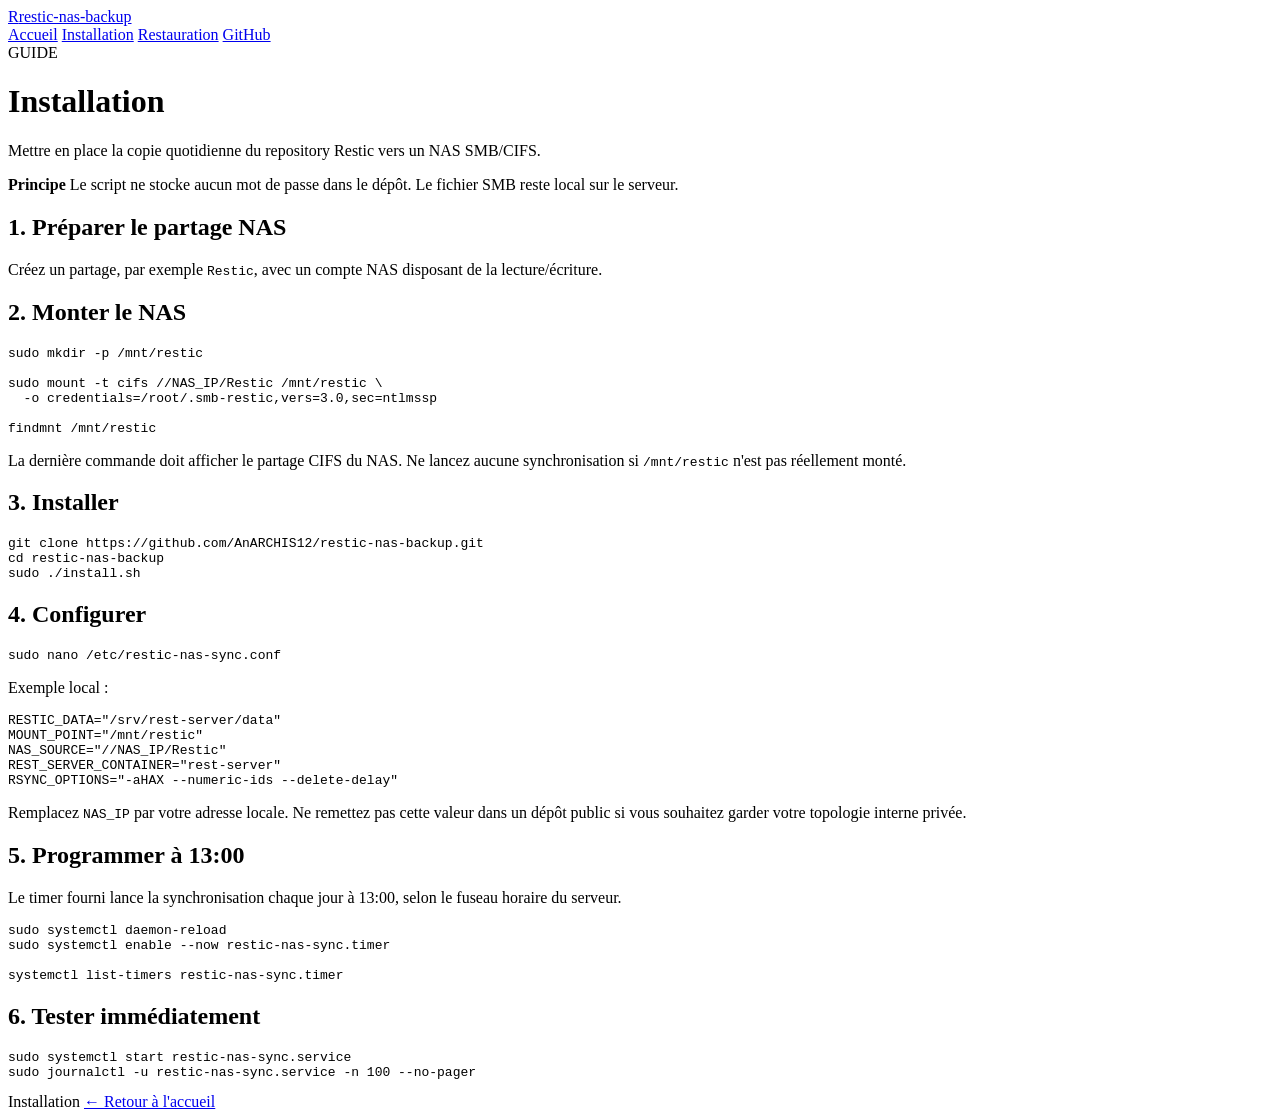
==== docs/installation.html @ 86774a37 "Add installation guide page" ====
<!doctype html>
<html lang="fr">
<head>
  <meta charset="utf-8">
  <meta name="viewport" content="width=device-width,initial-scale=1">
  <meta name="description" content="Installation de restic-nas-backup.">
  <title>Installation — restic-nas-backup</title>
  <link rel="stylesheet" href="./style.css">
  <script defer src="./app.js"></script>
</head>
<body>
  <header class="topbar">
    <a class="brand" href="./index.html"><span class="brand-mark">R</span><span>restic-nas-backup</span></a>
    <nav>
      <a href="./index.html">Accueil</a>
      <a class="active" href="./installation.html">Installation</a>
      <a href="./restauration.html">Restauration</a>
      <a class="github-link" href="https://github.com/AnARCHIS12/restic-nas-backup">GitHub</a>
    </nav>
  </header>

  <main class="doc">
    <div class="doc-heading">
      <div class="eyebrow">GUIDE</div>
      <h1>Installation</h1>
      <p>Mettre en place la copie quotidienne du repository Restic vers un NAS SMB/CIFS.</p>
    </div>

    <aside class="notice"><strong>Principe</strong> Le script ne stocke aucun mot de passe dans le dépôt. Le fichier SMB reste local sur le serveur.</aside>

    <section>
      <h2>1. Préparer le partage NAS</h2>
      <p>Créez un partage, par exemple <code>Restic</code>, avec un compte NAS disposant de la lecture/écriture.</p>
    </section>

    <section>
      <h2>2. Monter le NAS</h2>
      <pre><code>sudo mkdir -p /mnt/restic

sudo mount -t cifs //NAS_IP/Restic /mnt/restic \
  -o credentials=/root/.smb-restic,vers=3.0,sec=ntlmssp

findmnt /mnt/restic</code></pre>
      <p>La dernière commande doit afficher le partage CIFS du NAS. Ne lancez aucune synchronisation si <code>/mnt/restic</code> n'est pas réellement monté.</p>
    </section>

    <section>
      <h2>3. Installer</h2>
      <pre><code>git clone https://github.com/AnARCHIS12/restic-nas-backup.git
cd restic-nas-backup
sudo ./install.sh</code></pre>
    </section>

    <section>
      <h2>4. Configurer</h2>
      <pre><code>sudo nano /etc/restic-nas-sync.conf</code></pre>
      <p>Exemple local :</p>
      <pre><code>RESTIC_DATA="/srv/rest-server/data"
MOUNT_POINT="/mnt/restic"
NAS_SOURCE="//NAS_IP/Restic"
REST_SERVER_CONTAINER="rest-server"
RSYNC_OPTIONS="-aHAX --numeric-ids --delete-delay"</code></pre>
      <p>Remplacez <code>NAS_IP</code> par votre adresse locale. Ne remettez pas cette valeur dans un dépôt public si vous souhaitez garder votre topologie interne privée.</p>
    </section>

    <section>
      <h2>5. Programmer à 13:00</h2>
      <p>Le timer fourni lance la synchronisation chaque jour à 13:00, selon le fuseau horaire du serveur.</p>
      <pre><code>sudo systemctl daemon-reload
sudo systemctl enable --now restic-nas-sync.timer

systemctl list-timers restic-nas-sync.timer</code></pre>
    </section>

    <section>
      <h2>6. Tester immédiatement</h2>
      <pre><code>sudo systemctl start restic-nas-sync.service
sudo journalctl -u restic-nas-sync.service -n 100 --no-pager</code></pre>
    </section>
  </main>

  <footer>
    <span>Installation</span>
    <a href="./index.html">← Retour à l'accueil</a>
  </footer>
</body>
</html>
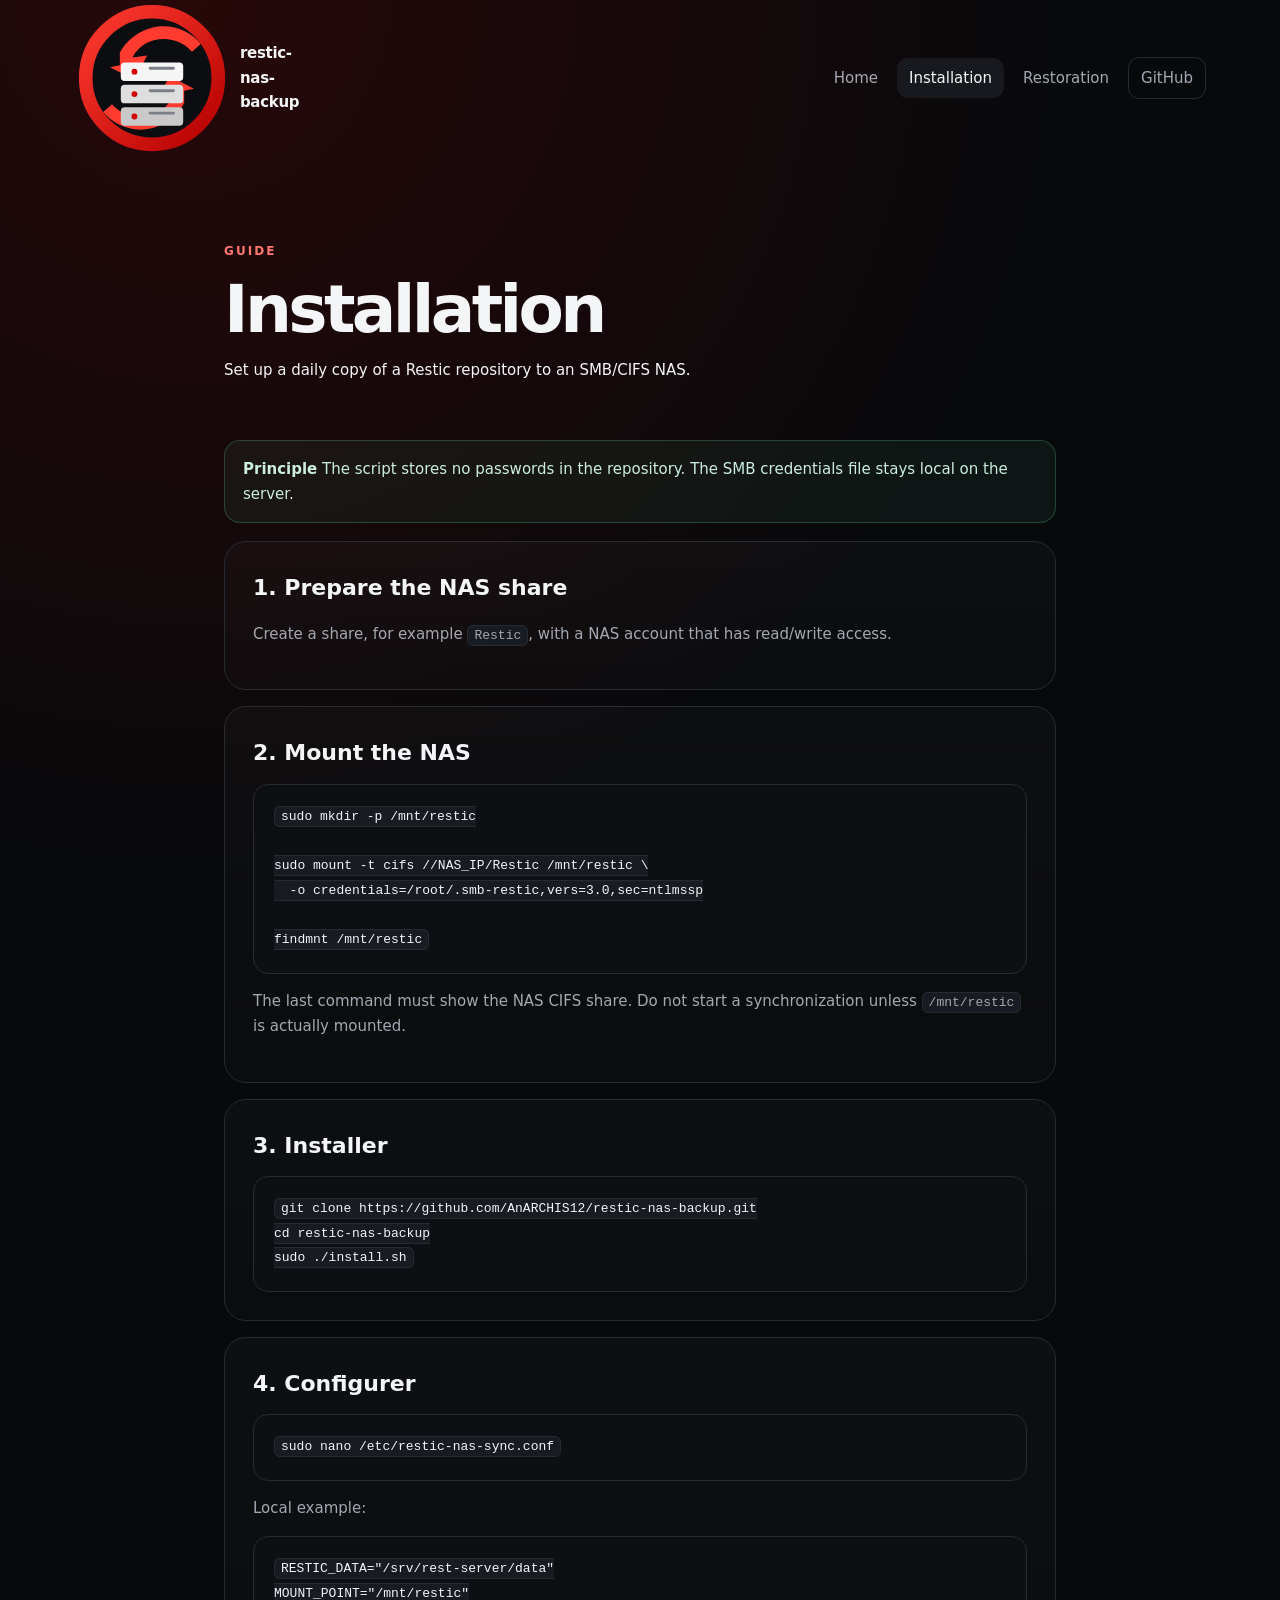
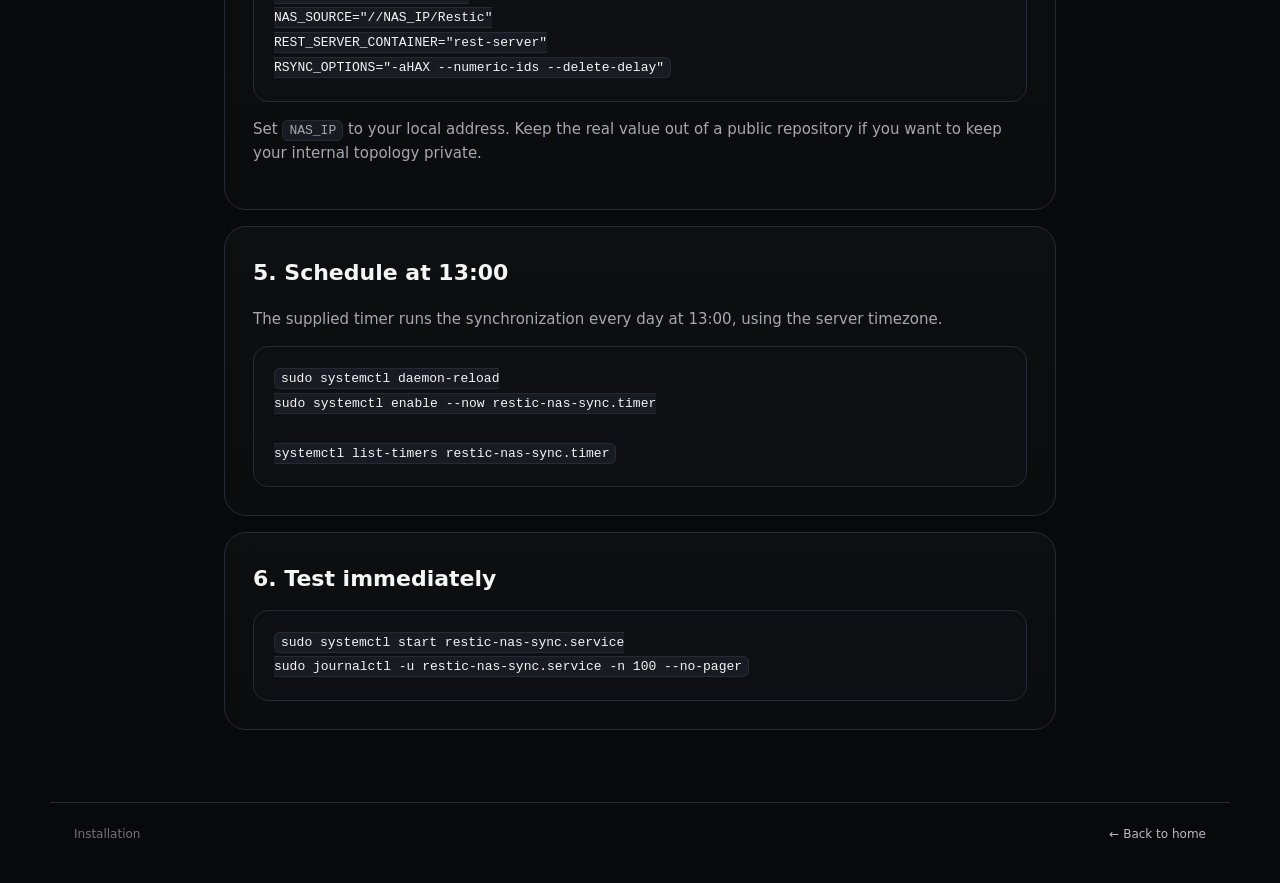
==== commit 7b420a14: "Translate installation.html to English and add logo" ====
--- a/docs/installation.html
+++ b/docs/installation.html
@@ -1,5 +1,5 @@
 <!doctype html>
-<html lang="fr">
+<html lang="en">
 <head>
   <meta charset="utf-8">
   <meta name="viewport" content="width=device-width,initial-scale=1">
@@ -10,11 +10,11 @@
 </head>
 <body>
   <header class="topbar">
-    <a class="brand" href="./index.html"><span class="brand-mark">R</span><span>restic-nas-backup</span></a>
+    <a class="brand" href="./index.html"><img class="site-logo" src="./logo.svg" alt="restic-nas-backup logo"><span>restic-nas-backup</span></a>
     <nav>
-      <a href="./index.html">Accueil</a>
+      <a href="./index.html">Home</a>
       <a class="active" href="./installation.html">Installation</a>
-      <a href="./restauration.html">Restauration</a>
+      <a href="./restauration.html">Restoration</a>
       <a class="github-link" href="https://github.com/AnARCHIS12/restic-nas-backup">GitHub</a>
     </nav>
   </header>
@@ -23,25 +23,25 @@
     <div class="doc-heading">
       <div class="eyebrow">GUIDE</div>
       <h1>Installation</h1>
-      <p>Mettre en place la copie quotidienne du repository Restic vers un NAS SMB/CIFS.</p>
+      <p>Set up a daily copy of a Restic repository to an SMB/CIFS NAS.</p>
     </div>
 
-    <aside class="notice"><strong>Principe</strong> Le script ne stocke aucun mot de passe dans le dépôt. Le fichier SMB reste local sur le serveur.</aside>
+    <aside class="notice"><strong>Principle</strong> The script stores no passwords in the repository. The SMB credentials file stays local on the server.</aside>
 
     <section>
-      <h2>1. Préparer le partage NAS</h2>
-      <p>Créez un partage, par exemple <code>Restic</code>, avec un compte NAS disposant de la lecture/écriture.</p>
+      <h2>1. Prepare the NAS share</h2>
+      <p>Create a share, for example <code>Restic</code>, with a NAS account that has read/write access.</p>
     </section>
 
     <section>
-      <h2>2. Monter le NAS</h2>
+      <h2>2. Mount the NAS</h2>
       <pre><code>sudo mkdir -p /mnt/restic
 
 sudo mount -t cifs //NAS_IP/Restic /mnt/restic \
   -o credentials=/root/.smb-restic,vers=3.0,sec=ntlmssp
 
 findmnt /mnt/restic</code></pre>
-      <p>La dernière commande doit afficher le partage CIFS du NAS. Ne lancez aucune synchronisation si <code>/mnt/restic</code> n'est pas réellement monté.</p>
+      <p>The last command must show the NAS CIFS share. Do not start a synchronization unless <code>/mnt/restic</code> is actually mounted.</p>
     </section>
 
     <section>
@@ -54,18 +54,18 @@
     <section>
       <h2>4. Configurer</h2>
       <pre><code>sudo nano /etc/restic-nas-sync.conf</code></pre>
-      <p>Exemple local :</p>
+      <p>Local example:</p>
       <pre><code>RESTIC_DATA="/srv/rest-server/data"
 MOUNT_POINT="/mnt/restic"
 NAS_SOURCE="//NAS_IP/Restic"
 REST_SERVER_CONTAINER="rest-server"
 RSYNC_OPTIONS="-aHAX --numeric-ids --delete-delay"</code></pre>
-      <p>Remplacez <code>NAS_IP</code> par votre adresse locale. Ne remettez pas cette valeur dans un dépôt public si vous souhaitez garder votre topologie interne privée.</p>
+      <p>Set <code>NAS_IP</code> to your local address. Keep the real value out of a public repository if you want to keep your internal topology private.</p>
     </section>
 
     <section>
-      <h2>5. Programmer à 13:00</h2>
-      <p>Le timer fourni lance la synchronisation chaque jour à 13:00, selon le fuseau horaire du serveur.</p>
+      <h2>5. Schedule at 13:00</h2>
+      <p>The supplied timer runs the synchronization every day at 13:00, using the server timezone.</p>
       <pre><code>sudo systemctl daemon-reload
 sudo systemctl enable --now restic-nas-sync.timer
 
@@ -73,7 +73,7 @@
     </section>
 
     <section>
-      <h2>6. Tester immédiatement</h2>
+      <h2>6. Test immediately</h2>
       <pre><code>sudo systemctl start restic-nas-sync.service
 sudo journalctl -u restic-nas-sync.service -n 100 --no-pager</code></pre>
     </section>
@@ -81,7 +81,7 @@
 
   <footer>
     <span>Installation</span>
-    <a href="./index.html">← Retour à l'accueil</a>
+    <a href="./index.html">← Back to home</a>
   </footer>
 </body>
 </html>
--- a/docs/style.css
+++ b/docs/style.css
@@ -0,0 +1,65 @@
+:root{--bg:#08090b;--panel:#111318;--text:#f4f5f7;--muted:#a4a8b2;--line:#262a33;--accent:#cc0000;--good:#62e6a7;--radius:22px;--max:1180px}
+*{box-sizing:border-box}
+html{scroll-behavior:smooth}
+body{margin:0;background:radial-gradient(circle at 15% 0%,rgba(204,0,0,.16),transparent 32%),var(--bg);color:var(--text);font:15px/1.65 Inter,ui-sans-serif,system-ui,-apple-system,BlinkMacSystemFont,"Segoe UI",sans-serif}
+a{color:inherit;text-decoration:none}
+code,pre{font-family:"JetBrains Mono","SFMono-Regular",Consolas,monospace}
+.topbar{min-height:76px;max-width:var(--max);margin:auto;padding:0 24px;display:flex;align-items:center;justify-content:space-between;gap:24px}
+.brand{display:flex;align-items:center;gap:10px;font-weight:750;letter-spacing:-.02em}
+.brand-mark{width:32px;height:32px;border-radius:10px;display:grid;place-items:center;background:var(--accent);box-shadow:0 8px 30px rgba(204,0,0,.3)}
+nav{display:flex;align-items:center;gap:7px;flex-wrap:wrap}
+nav a{padding:8px 12px;border-radius:11px;color:var(--muted);transition:.18s ease}
+nav a:hover,nav a.active{color:var(--text);background:#17191f}
+nav .github-link{border:1px solid var(--line)}
+main{max-width:var(--max);margin:auto;padding:42px 24px 72px}
+.hero{display:grid;grid-template-columns:1.08fr .92fr;gap:54px;align-items:center;min-height:610px}
+.eyebrow{font-size:12px;letter-spacing:.17em;text-transform:uppercase;color:#ff7770;font-weight:750}
+h1{font-size:clamp(42px,6vw,78px);line-height:1.02;letter-spacing:-.055em;margin:14px 0 22px;max-width:760px}
+h1 span{display:block;color:#ff5c57}
+.lead{font-size:18px;color:#c4c7ce;max-width:700px}
+.actions{display:flex;gap:12px;margin:28px 0 18px}
+.button{display:inline-flex;align-items:center;justify-content:center;padding:12px 17px;border-radius:13px;font-weight:700;border:1px solid var(--line)}
+.button.primary{background:var(--accent);border-color:var(--accent);box-shadow:0 10px 32px rgba(204,0,0,.28)}
+.button.ghost{background:#101217}
+.chips{display:flex;gap:8px;flex-wrap:wrap}
+.chips span{border:1px solid var(--line);background:rgba(255,255,255,.025);border-radius:999px;padding:6px 10px;color:var(--muted);font-size:12px}
+.terminal{border:1px solid #2a2e38;background:#0d0f13;border-radius:20px;box-shadow:0 30px 90px rgba(0,0,0,.45);overflow:hidden}
+.terminal-head{height:44px;display:flex;align-items:center;gap:7px;padding:0 15px;border-bottom:1px solid var(--line);color:#777c87;font-size:12px}
+.terminal-head i{width:9px;height:9px;border-radius:50%;display:block;background:#3b3f48}
+.terminal pre{margin:0;padding:25px;overflow:auto;color:#eef0f4;font-size:13px}
+.muted{color:#6f7480}.ok{color:var(--good)}
+.stats{display:grid;grid-template-columns:repeat(4,1fr);border:1px solid var(--line);border-radius:18px;overflow:hidden;background:rgba(255,255,255,.02)}
+.stats article{padding:22px;border-right:1px solid var(--line)}
+.stats article:last-child{border:0}
+.stats strong{display:block;font-size:25px;letter-spacing:-.03em}
+.stats span{display:block;color:var(--muted);font-size:12px;margin-top:3px}
+.grid{display:grid;grid-template-columns:repeat(3,1fr);gap:16px;margin-top:16px}
+.card,.flow,.cta,section{border:1px solid var(--line);background:linear-gradient(180deg,rgba(255,255,255,.025),rgba(255,255,255,.012));border-radius:var(--radius)}
+.card{padding:28px}
+.card .icon{color:#ff665f;font:700 12px/1 "JetBrains Mono",monospace}
+.card h2{font-size:20px;line-height:1.2;margin:17px 0 11px}
+.card p,.flow p,section p{color:var(--muted)}
+.flow{margin-top:16px;padding:32px;display:grid;grid-template-columns:.8fr 1.2fr;gap:30px;align-items:center}
+.flow h2{font-size:32px;line-height:1.1;margin:10px 0}
+.diagram{display:grid;grid-template-columns:1fr auto 1fr auto 1fr;align-items:center;gap:10px}
+.node{padding:20px;border:1px solid var(--line);background:#101218;border-radius:16px;min-height:95px}
+.node small{display:block;color:#767b86;font-size:10px;letter-spacing:.14em}
+.node b{display:block;margin-top:9px;font-size:13px;word-break:break-word}
+.node.accent{border-color:rgba(204,0,0,.55);box-shadow:inset 0 0 0 1px rgba(204,0,0,.1)}
+.arrow{color:#717681;font-size:26px}
+.cta{margin-top:16px;padding:28px;display:grid;grid-template-columns:.9fr 1.1fr;gap:24px;align-items:center}
+.cta h2{font-size:28px;margin:10px 0 0;line-height:1.15}
+pre{margin:12px 0 0;padding:20px;background:#0d0f13;border:1px solid var(--line);border-radius:15px;overflow:auto}
+code{font-size:13px}
+.doc{max-width:880px}
+.doc-heading{padding:44px 0 24px}
+.doc-heading h1{font-size:clamp(42px,6vw,66px);max-width:900px;margin-bottom:12px}
+.notice{margin:18px 0;padding:16px 18px;border:1px solid rgba(98,230,167,.23);border-radius:16px;background:rgba(98,230,167,.06);color:#cbeee0}
+.notice.warning{border-color:rgba(255,166,77,.22);background:rgba(255,166,77,.06)}
+section{padding:28px;margin-top:16px}
+section h2{margin:0 0 9px;font-size:22px}
+section code{background:#181b21;border:1px solid #262a31;border-radius:6px;padding:2px 6px}
+footer{max-width:var(--max);margin:auto;padding:22px 24px 38px;display:flex;justify-content:space-between;gap:20px;color:#6f7480;font-size:12px;border-top:1px solid var(--line)}
+footer a{color:#b7bbc4}
+@media(max-width:900px){.hero,.flow,.cta{grid-template-columns:1fr}.hero{min-height:auto;padding-top:35px}.grid{grid-template-columns:1fr}.stats{grid-template-columns:1fr 1fr}.stats article:nth-child(2){border-right:0}.stats article:nth-child(-n+2){border-bottom:1px solid var(--line)}.diagram{grid-template-columns:1fr}.arrow{display:none}}
+@media(max-width:620px){.topbar{height:auto;padding-top:16px;align-items:flex-start;flex-direction:column}nav{width:100%}main{padding-top:15px}h1{font-size:44px}.actions{flex-wrap:wrap}.stats{grid-template-columns:1fr}.stats article{border-right:0;border-bottom:1px solid var(--line)}.stats article:last-child{border-bottom:0}footer{flex-direction:column}}
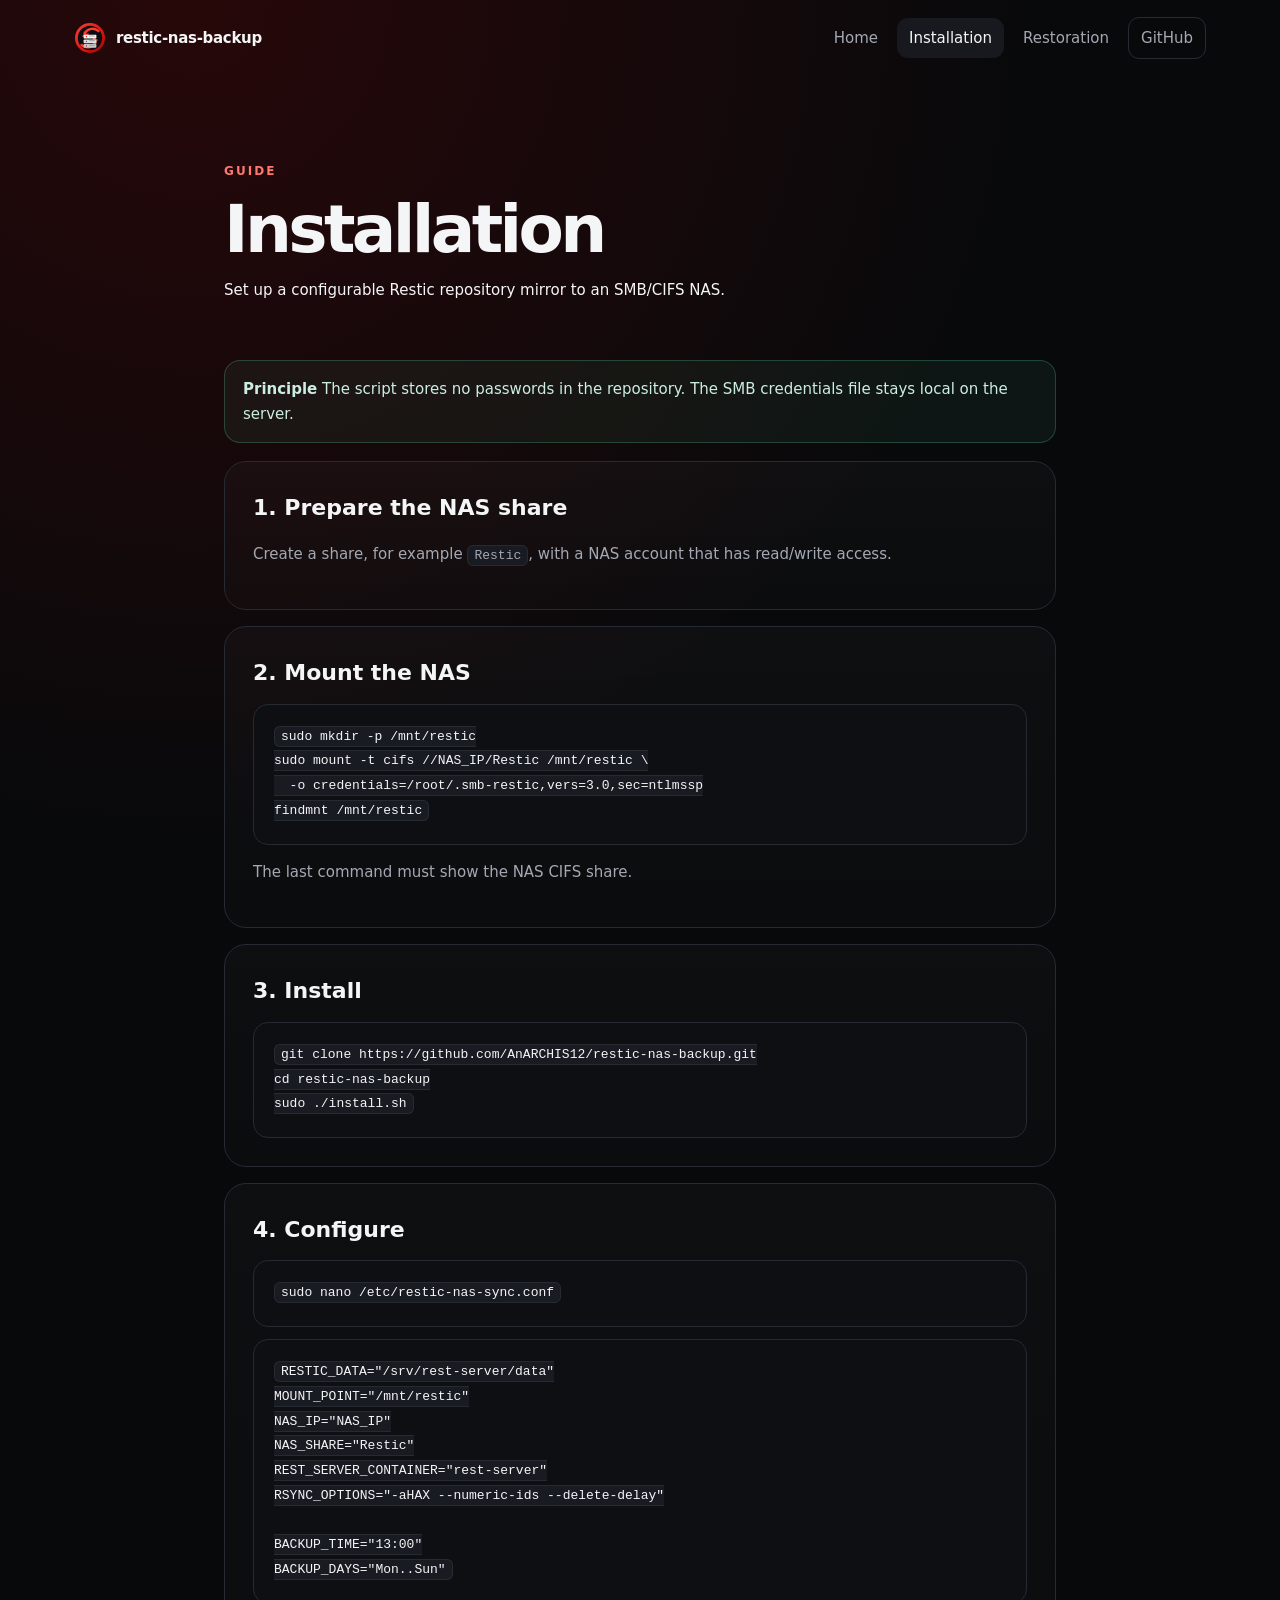
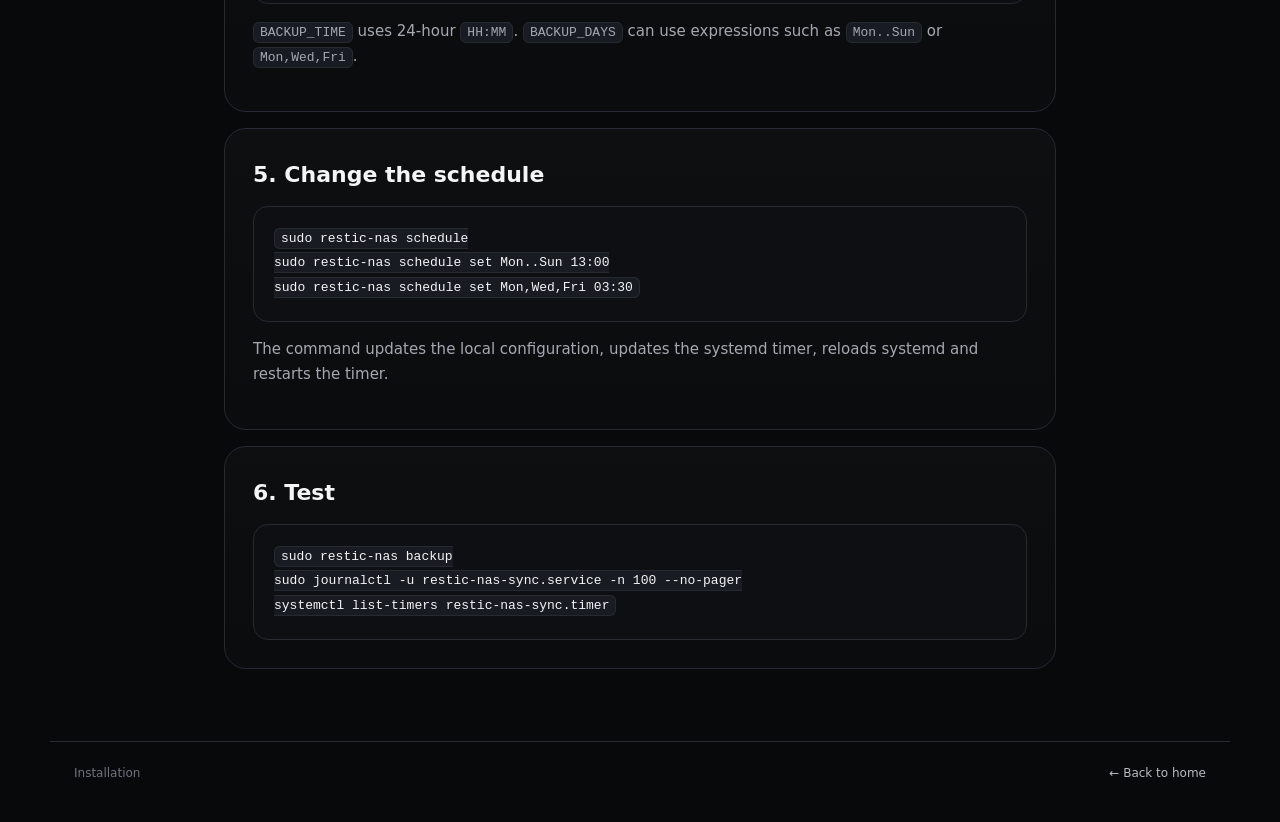
==== commit ff3b2a77: "Document configurable backup schedule" ====
--- a/docs/installation.html
+++ b/docs/installation.html
@@ -1,87 +1,18 @@
-<!doctype html>
-<html lang="en">
-<head>
-  <meta charset="utf-8">
-  <meta name="viewport" content="width=device-width,initial-scale=1">
-  <meta name="description" content="Installation de restic-nas-backup.">
-  <title>Installation — restic-nas-backup</title>
-  <link rel="stylesheet" href="./style.css">
-  <script defer src="./app.js"></script>
-</head>
-<body>
-  <header class="topbar">
-    <a class="brand" href="./index.html"><img class="site-logo" src="./logo.svg" alt="restic-nas-backup logo"><span>restic-nas-backup</span></a>
-    <nav>
-      <a href="./index.html">Home</a>
-      <a class="active" href="./installation.html">Installation</a>
-      <a href="./restauration.html">Restoration</a>
-      <a class="github-link" href="https://github.com/AnARCHIS12/restic-nas-backup">GitHub</a>
-    </nav>
-  </header>
-
-  <main class="doc">
-    <div class="doc-heading">
-      <div class="eyebrow">GUIDE</div>
-      <h1>Installation</h1>
-      <p>Set up a daily copy of a Restic repository to an SMB/CIFS NAS.</p>
-    </div>
-
-    <aside class="notice"><strong>Principle</strong> The script stores no passwords in the repository. The SMB credentials file stays local on the server.</aside>
-
-    <section>
-      <h2>1. Prepare the NAS share</h2>
-      <p>Create a share, for example <code>Restic</code>, with a NAS account that has read/write access.</p>
-    </section>
-
-    <section>
-      <h2>2. Mount the NAS</h2>
-      <pre><code>sudo mkdir -p /mnt/restic
-
+<!doctype html><html lang="en"><head><meta charset="utf-8"><meta name="viewport" content="width=device-width,initial-scale=1"><meta name="description" content="Installation and scheduling for restic-nas-backup."><title>Installation — restic-nas-backup</title><link rel="stylesheet" href="./style.css"><script defer src="./app.js"></script></head><body><header class="topbar"><a class="brand" href="./index.html"><img class="site-logo" src="./logo.svg" alt="restic-nas-backup logo"><span>restic-nas-backup</span></a><nav><a href="./index.html">Home</a><a class="active" href="./installation.html">Installation</a><a href="./restauration.html">Restoration</a><a class="github-link" href="https://github.com/AnARCHIS12/restic-nas-backup">GitHub</a></nav></header><main class="doc"><div class="doc-heading"><div class="eyebrow">GUIDE</div><h1>Installation</h1><p>Set up a configurable Restic repository mirror to an SMB/CIFS NAS.</p></div><aside class="notice"><strong>Principle</strong> The script stores no passwords in the repository. The SMB credentials file stays local on the server.</aside><section><h2>1. Prepare the NAS share</h2><p>Create a share, for example <code>Restic</code>, with a NAS account that has read/write access.</p></section><section><h2>2. Mount the NAS</h2><pre><code>sudo mkdir -p /mnt/restic
 sudo mount -t cifs //NAS_IP/Restic /mnt/restic \
   -o credentials=/root/.smb-restic,vers=3.0,sec=ntlmssp
+findmnt /mnt/restic</code></pre><p>The last command must show the NAS CIFS share.</p></section><section><h2>3. Install</h2><pre><code>git clone https://github.com/AnARCHIS12/restic-nas-backup.git
+cd restic-nas-backup
+sudo ./install.sh</code></pre></section><section><h2>4. Configure</h2><pre><code>sudo nano /etc/restic-nas-sync.conf</code></pre><pre><code>RESTIC_DATA="/srv/rest-server/data"
+MOUNT_POINT="/mnt/restic"
+NAS_IP="NAS_IP"
+NAS_SHARE="Restic"
+REST_SERVER_CONTAINER="rest-server"
+RSYNC_OPTIONS="-aHAX --numeric-ids --delete-delay"
 
-findmnt /mnt/restic</code></pre>
-      <p>The last command must show the NAS CIFS share. Do not start a synchronization unless <code>/mnt/restic</code> is actually mounted.</p>
-    </section>
-
-    <section>
-      <h2>3. Installer</h2>
-      <pre><code>git clone https://github.com/AnARCHIS12/restic-nas-backup.git
-cd restic-nas-backup
-sudo ./install.sh</code></pre>
-    </section>
-
-    <section>
-      <h2>4. Configurer</h2>
-      <pre><code>sudo nano /etc/restic-nas-sync.conf</code></pre>
-      <p>Local example:</p>
-      <pre><code>RESTIC_DATA="/srv/rest-server/data"
-MOUNT_POINT="/mnt/restic"
-NAS_SOURCE="//NAS_IP/Restic"
-REST_SERVER_CONTAINER="rest-server"
-RSYNC_OPTIONS="-aHAX --numeric-ids --delete-delay"</code></pre>
-      <p>Set <code>NAS_IP</code> to your local address. Keep the real value out of a public repository if you want to keep your internal topology private.</p>
-    </section>
-
-    <section>
-      <h2>5. Schedule at 13:00</h2>
-      <p>The supplied timer runs the synchronization every day at 13:00, using the server timezone.</p>
-      <pre><code>sudo systemctl daemon-reload
-sudo systemctl enable --now restic-nas-sync.timer
-
-systemctl list-timers restic-nas-sync.timer</code></pre>
-    </section>
-
-    <section>
-      <h2>6. Test immediately</h2>
-      <pre><code>sudo systemctl start restic-nas-sync.service
-sudo journalctl -u restic-nas-sync.service -n 100 --no-pager</code></pre>
-    </section>
-  </main>
-
-  <footer>
-    <span>Installation</span>
-    <a href="./index.html">← Back to home</a>
-  </footer>
-</body>
-</html>
+BACKUP_TIME="13:00"
+BACKUP_DAYS="Mon..Sun"</code></pre><p><code>BACKUP_TIME</code> uses 24-hour <code>HH:MM</code>. <code>BACKUP_DAYS</code> can use expressions such as <code>Mon..Sun</code> or <code>Mon,Wed,Fri</code>.</p></section><section><h2>5. Change the schedule</h2><pre><code>sudo restic-nas schedule
+sudo restic-nas schedule set Mon..Sun 13:00
+sudo restic-nas schedule set Mon,Wed,Fri 03:30</code></pre><p>The command updates the local configuration, updates the systemd timer, reloads systemd and restarts the timer.</p></section><section><h2>6. Test</h2><pre><code>sudo restic-nas backup
+sudo journalctl -u restic-nas-sync.service -n 100 --no-pager
+systemctl list-timers restic-nas-sync.timer</code></pre></section></main><footer><span>Installation</span><a href="./index.html">← Back to home</a></footer></body></html>
--- a/docs/style.css
+++ b/docs/style.css
@@ -5,7 +5,7 @@
 a{color:inherit;text-decoration:none}
 code,pre{font-family:"JetBrains Mono","SFMono-Regular",Consolas,monospace}
 .topbar{min-height:76px;max-width:var(--max);margin:auto;padding:0 24px;display:flex;align-items:center;justify-content:space-between;gap:24px}
-.brand{display:flex;align-items:center;gap:10px;font-weight:750;letter-spacing:-.02em}
+ .brand{display:flex;align-items:center;gap:10px;font-weight:750;letter-spacing:-.02em}.site-logo{width:32px;height:32px;display:block;flex:none}
 .brand-mark{width:32px;height:32px;border-radius:10px;display:grid;place-items:center;background:var(--accent);box-shadow:0 8px 30px rgba(204,0,0,.3)}
 nav{display:flex;align-items:center;gap:7px;flex-wrap:wrap}
 nav a{padding:8px 12px;border-radius:11px;color:var(--muted);transition:.18s ease}
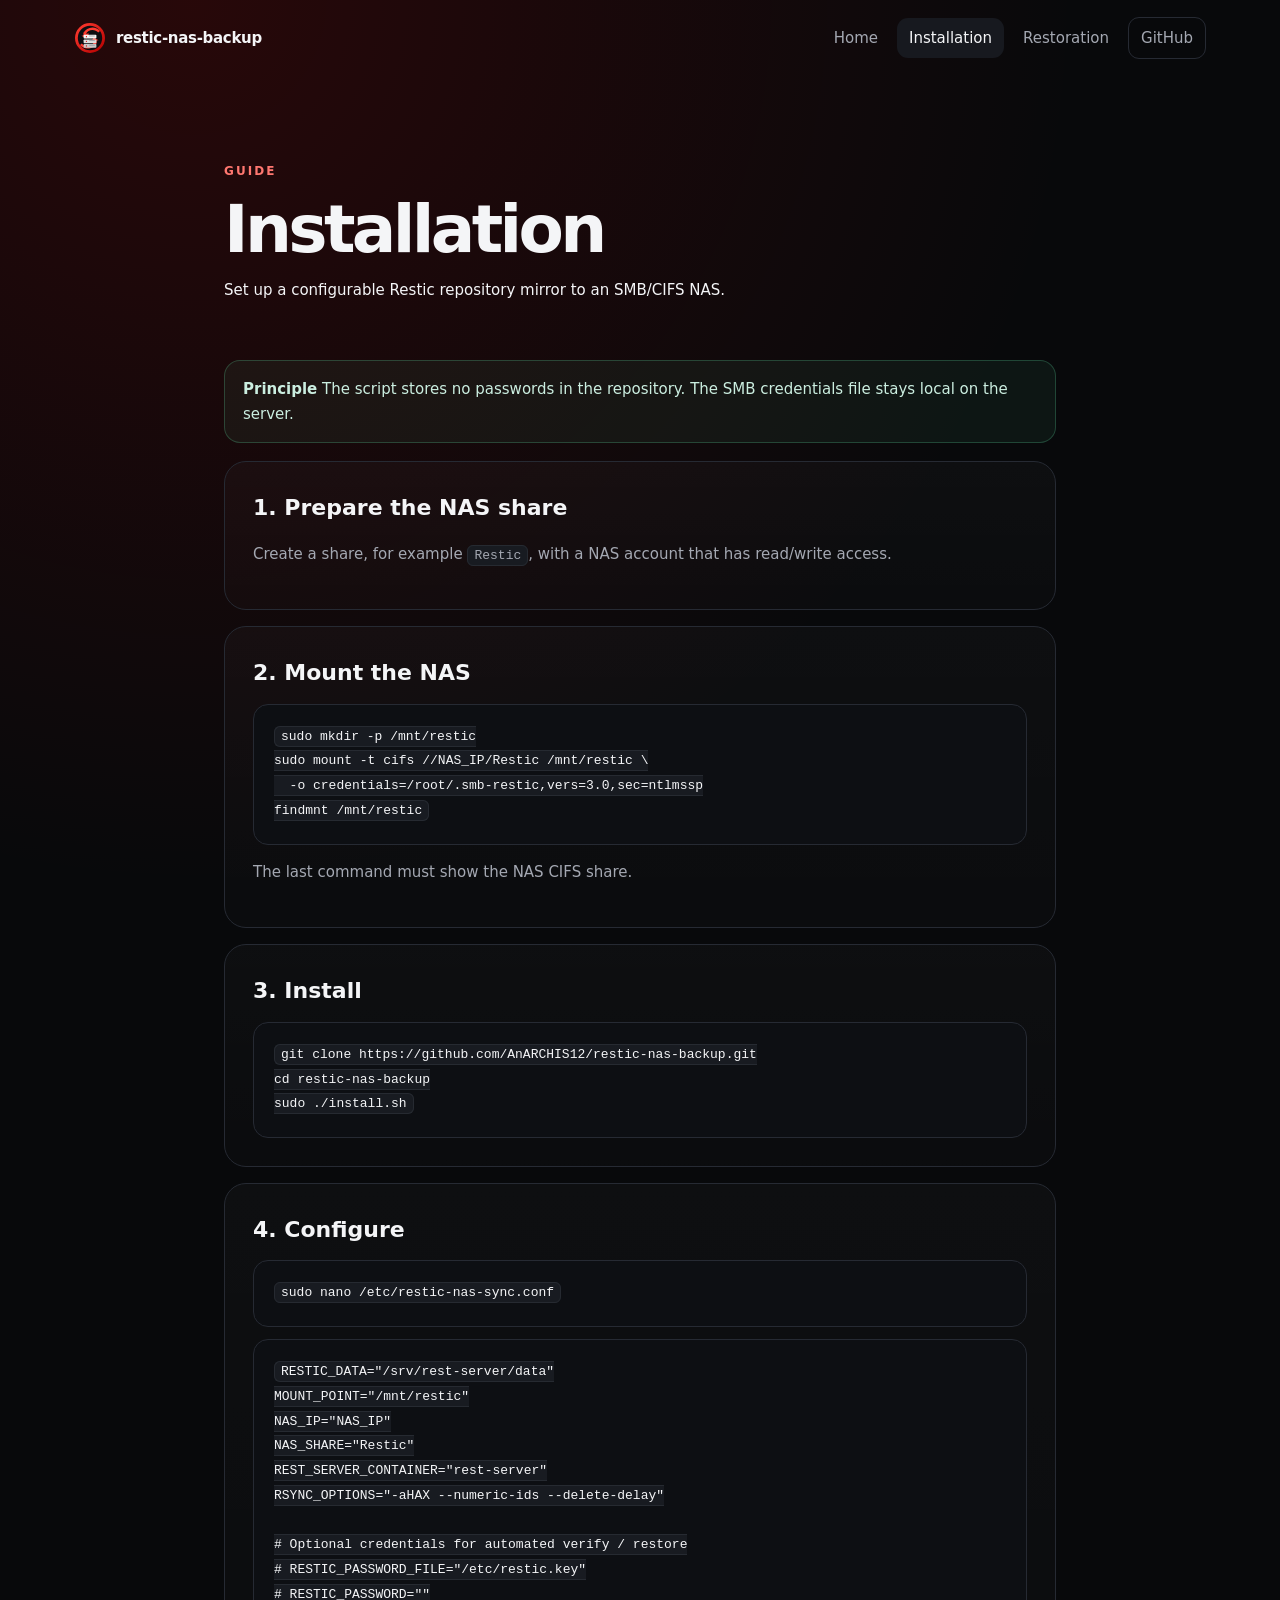
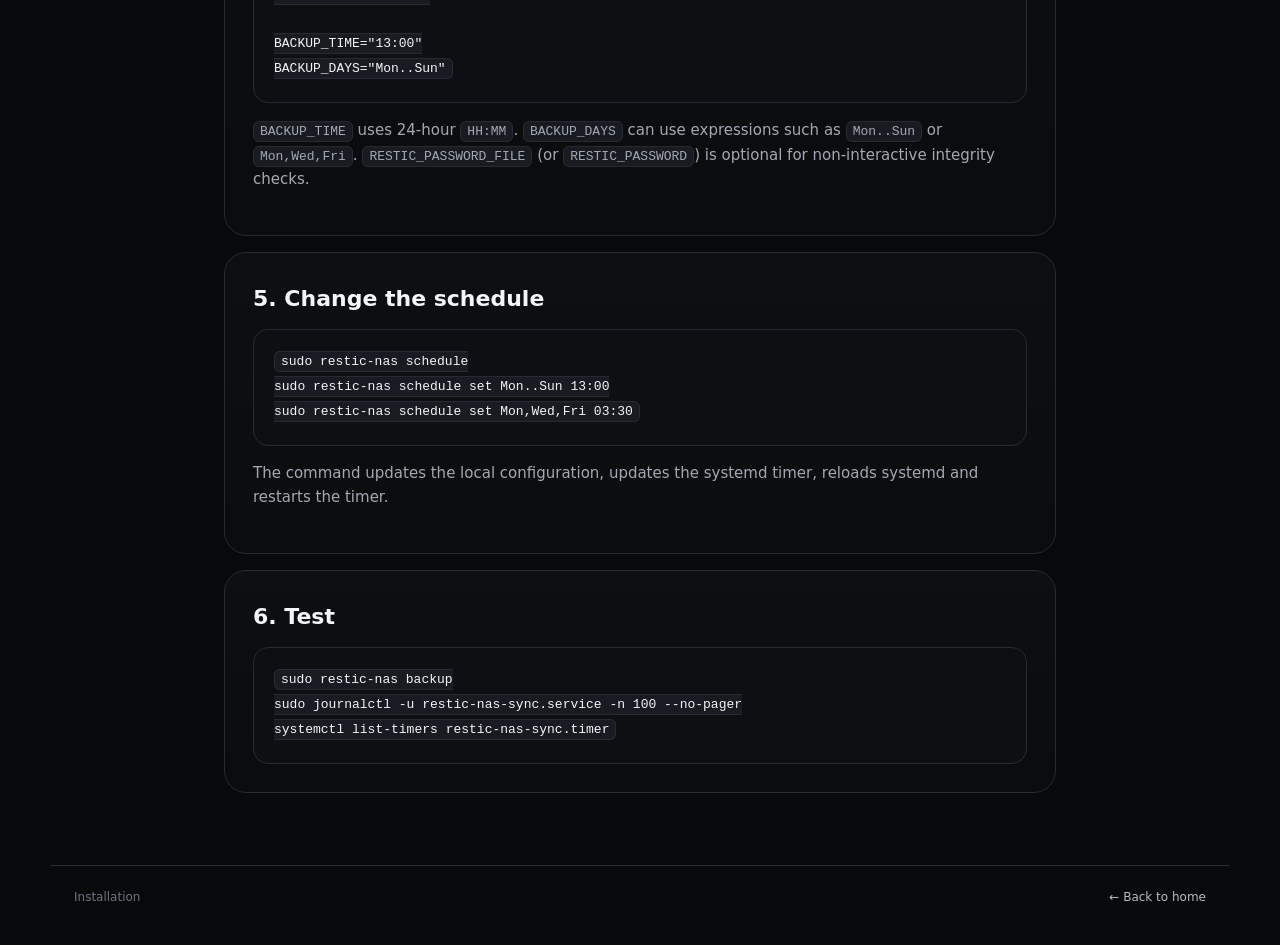
==== commit 4daa51c5: "docs: update presentation pages and prepare v0.2.0 release" ====
--- a/docs/installation.html
+++ b/docs/installation.html
@@ -10,8 +10,12 @@
 REST_SERVER_CONTAINER="rest-server"
 RSYNC_OPTIONS="-aHAX --numeric-ids --delete-delay"
 
+# Optional credentials for automated verify / restore
+# RESTIC_PASSWORD_FILE="/etc/restic.key"
+# RESTIC_PASSWORD=""
+
 BACKUP_TIME="13:00"
-BACKUP_DAYS="Mon..Sun"</code></pre><p><code>BACKUP_TIME</code> uses 24-hour <code>HH:MM</code>. <code>BACKUP_DAYS</code> can use expressions such as <code>Mon..Sun</code> or <code>Mon,Wed,Fri</code>.</p></section><section><h2>5. Change the schedule</h2><pre><code>sudo restic-nas schedule
+BACKUP_DAYS="Mon..Sun"</code></pre><p><code>BACKUP_TIME</code> uses 24-hour <code>HH:MM</code>. <code>BACKUP_DAYS</code> can use expressions such as <code>Mon..Sun</code> or <code>Mon,Wed,Fri</code>. <code>RESTIC_PASSWORD_FILE</code> (or <code>RESTIC_PASSWORD</code>) is optional for non-interactive integrity checks.</p></section><section><h2>5. Change the schedule</h2><pre><code>sudo restic-nas schedule
 sudo restic-nas schedule set Mon..Sun 13:00
 sudo restic-nas schedule set Mon,Wed,Fri 03:30</code></pre><p>The command updates the local configuration, updates the systemd timer, reloads systemd and restarts the timer.</p></section><section><h2>6. Test</h2><pre><code>sudo restic-nas backup
 sudo journalctl -u restic-nas-sync.service -n 100 --no-pager
